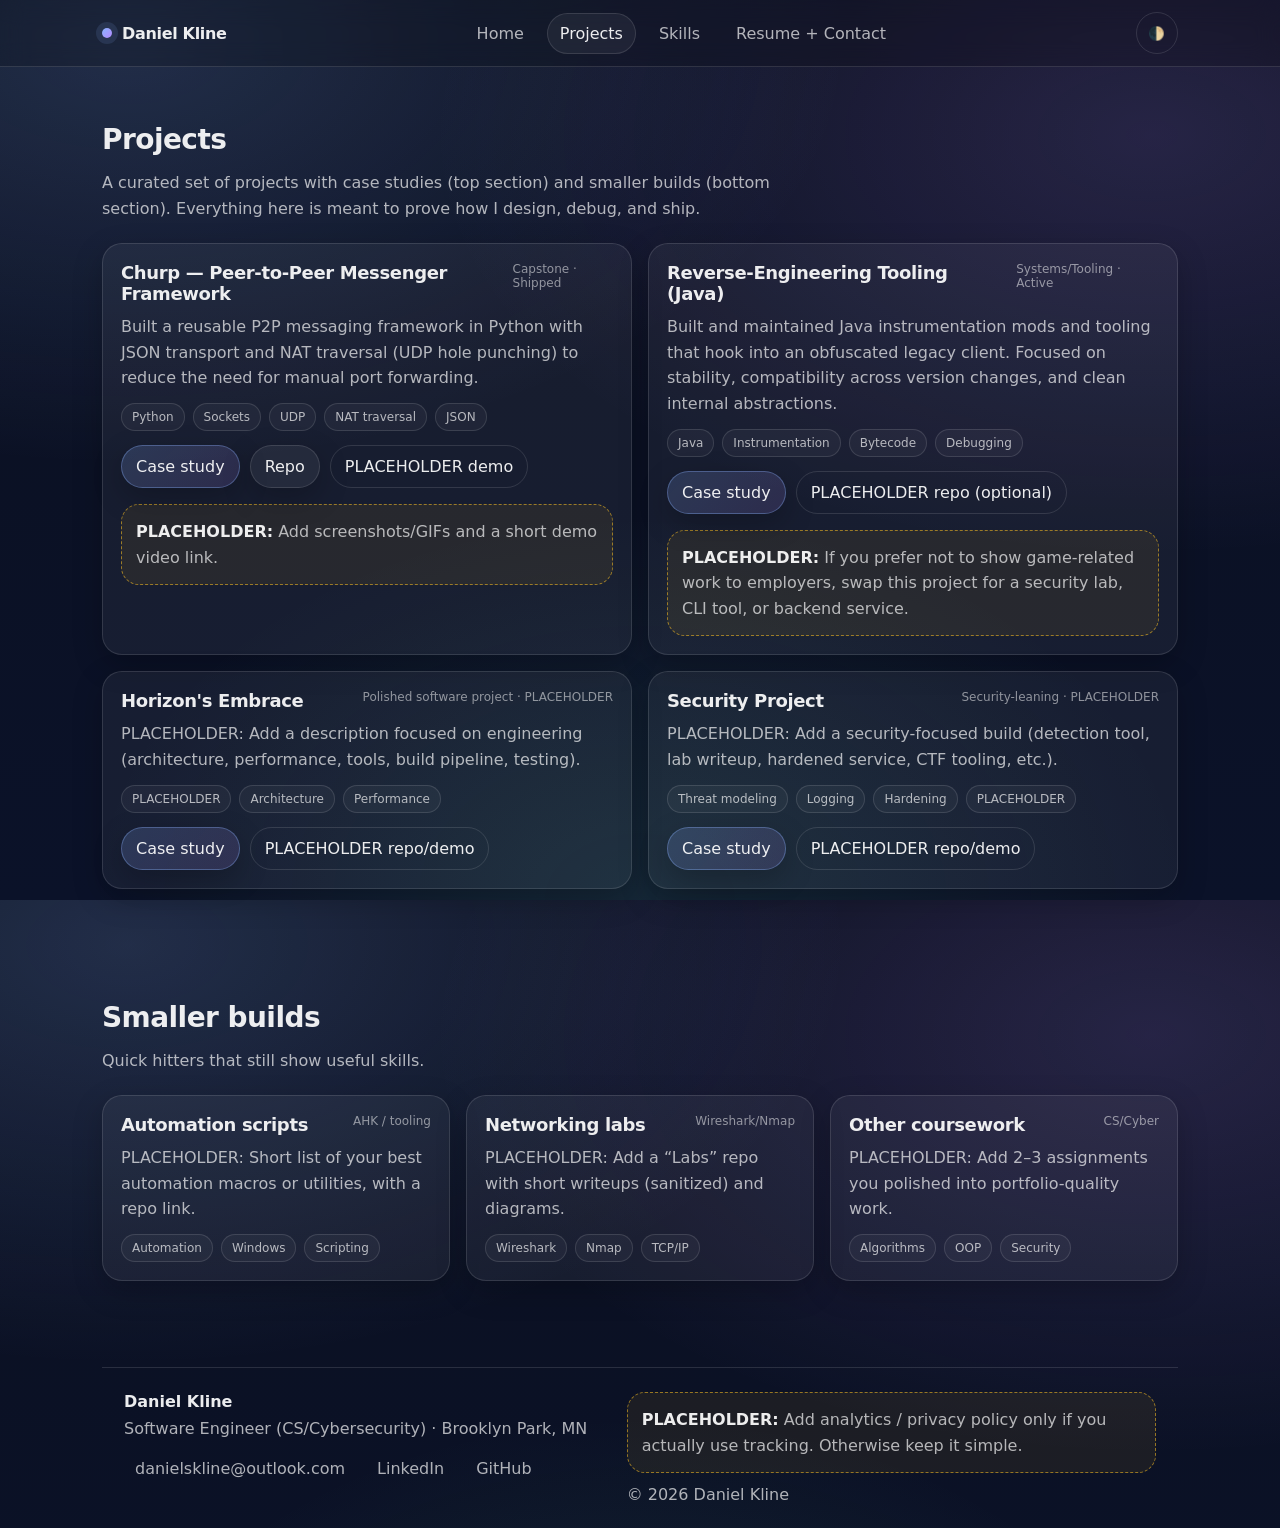
==== projects/index.html @ 57c92a13 "Add files via upload" ====
<!doctype html>
<html lang="en" data-theme="dark">
<head>
  <meta charset="utf-8" />
  <meta name="viewport" content="width=device-width,initial-scale=1" />
  <meta name="color-scheme" content="dark light" />
  <title>Projects — Daniel Kline</title>

  <meta name="description" content="Daniel Kline — CS + Cybersecurity. Code-first projects: P2P networking, tooling, reverse engineering, and software engineering." />
  <meta property="og:title" content="Projects — Daniel Kline" />
  <meta property="og:description" content="Code-first projects and case studies." />
  <meta property="og:type" content="website" />
  <meta property="og:image" content="../assets/img/placeholder.svg" />

  <link rel="icon" href="../assets/img/placeholder.svg" />
  <link rel="stylesheet" href="../assets/css/style.css" />
</head>
<body>
<header class="nav">
  <div class="container">
    <div class="navInner">
      <a class="brand" href="../index.html">
        <span class="brandDot" aria-hidden="true"></span>
        <span>Daniel Kline</span>
      </a>

      <nav class="navLinks" aria-label="Primary">
        <a data-nav href="../index.html">Home</a>
        <a data-nav href="../projects/index.html">Projects</a>
        <a data-nav href="../skills/index.html">Skills</a>
        <a data-nav href="../resume/index.html">Resume + Contact</a>
      </nav>

      <div class="navActions">
        <button id="themeToggle" class="btn iconBtn ghost" aria-label="Switch to light mode" title="Toggle theme">
          <span aria-hidden="true">🌓</span>
        </button>
        <button id="mobileToggle" class="btn iconBtn hamburger" aria-expanded="false" aria-controls="mobileMenu" aria-label="Open menu" title="Menu">
          <span aria-hidden="true">☰</span>
        </button>
      </div>
    </div>

    <div id="mobileMenu" class="mobileMenu" aria-label="Mobile">
      <a data-nav href="../index.html">Home</a>
      <a data-nav href="../projects/index.html">Projects</a>
      <a data-nav href="../skills/index.html">Skills</a>
      <a data-nav href="../resume/index.html">Resume + Contact</a>
    </div>
  </div>
</header>

<main class="container">
  <section class="section">
    <h1 class="sectionTitle">Projects</h1>
    <p class="sectionLead">
      A curated set of projects with case studies (top section) and smaller builds (bottom section).
      Everything here is meant to prove how I design, debug, and ship.
    </p>

    <div class="grid">
      <div class="card col-6">
        <div class="cardTitle">
          <h3>Churp — Peer-to-Peer Messenger Framework</h3>
          <div class="meta">Capstone · Shipped</div>
        </div>
        <p>
          Built a reusable P2P messaging framework in Python with JSON transport and NAT traversal (UDP hole punching)
          to reduce the need for manual port forwarding.
        </p>
        <div class="tags">
          <span class="tag">Python</span><span class="tag">Sockets</span><span class="tag">UDP</span><span class="tag">NAT traversal</span><span class="tag">JSON</span>
        </div>
        <div class="cardActions">
          <a class="btn primary" href="churp.html">Case study</a>
          <a class="btn" href="https://github.com/DanielSK-Dev/Churp" target="_blank" rel="noopener">Repo</a>
          <a class="btn ghost" href="../assets/img/placeholder.svg" target="_blank" rel="noopener">PLACEHOLDER demo</a>
        </div>
        <div class="callout placeholder mt16">
          <b>PLACEHOLDER:</b> Add screenshots/GIFs and a short demo video link.
        </div>
      </div>

      <div class="card col-6">
        <div class="cardTitle">
          <h3>Reverse-Engineering Tooling (Java)</h3>
          <div class="meta">Systems/Tooling · Active</div>
        </div>
        <p>
          Built and maintained Java instrumentation mods and tooling that hook into an obfuscated legacy client.
          Focused on stability, compatibility across version changes, and clean internal abstractions.
        </p>
        <div class="tags">
          <span class="tag">Java</span><span class="tag">Instrumentation</span><span class="tag">Bytecode</span><span class="tag">Debugging</span>
        </div>
        <div class="cardActions">
          <a class="btn primary" href="spiral-mods.html">Case study</a>
          <a class="btn ghost" href="#" onclick="return false;">PLACEHOLDER repo (optional)</a>
        </div>
        <div class="callout placeholder mt16">
          <b>PLACEHOLDER:</b> If you prefer not to show game-related work to employers, swap this project for a security lab, CLI tool, or backend service.
        </div>
      </div>

      <div class="card col-6">
        <div class="cardTitle">
          <h3>Horizon&apos;s Embrace</h3>
          <div class="meta">Polished software project · PLACEHOLDER</div>
        </div>
        <p>
          PLACEHOLDER: Add a description focused on engineering (architecture, performance, tools, build pipeline, testing).
        </p>
        <div class="tags">
          <span class="tag">PLACEHOLDER</span><span class="tag">Architecture</span><span class="tag">Performance</span>
        </div>
        <div class="cardActions">
          <a class="btn primary" href="horizons-embrace.html">Case study</a>
          <a class="btn ghost" href="#" onclick="return false;">PLACEHOLDER repo/demo</a>
        </div>
      </div>

      <div class="card col-6">
        <div class="cardTitle">
          <h3>Security Project</h3>
          <div class="meta">Security-leaning · PLACEHOLDER</div>
        </div>
        <p>
          PLACEHOLDER: Add a security-focused build (detection tool, lab writeup, hardened service, CTF tooling, etc.).
        </p>
        <div class="tags">
          <span class="tag">Threat modeling</span><span class="tag">Logging</span><span class="tag">Hardening</span><span class="tag">PLACEHOLDER</span>
        </div>
        <div class="cardActions">
          <a class="btn primary" href="security-project.html">Case study</a>
          <a class="btn ghost" href="#" onclick="return false;">PLACEHOLDER repo/demo</a>
        </div>
      </div>
    </div>
  </section>

  <section class="section">
    <h2 class="sectionTitle">Smaller builds</h2>
    <p class="sectionLead">Quick hitters that still show useful skills.</p>

    <div class="grid">
      <div class="card col-4">
        <div class="cardTitle"><h3>Automation scripts</h3><div class="meta">AHK / tooling</div></div>
        <p>PLACEHOLDER: Short list of your best automation macros or utilities, with a repo link.</p>
        <div class="tags"><span class="tag">Automation</span><span class="tag">Windows</span><span class="tag">Scripting</span></div>
      </div>

      <div class="card col-4">
        <div class="cardTitle"><h3>Networking labs</h3><div class="meta">Wireshark/Nmap</div></div>
        <p>PLACEHOLDER: Add a “Labs” repo with short writeups (sanitized) and diagrams.</p>
        <div class="tags"><span class="tag">Wireshark</span><span class="tag">Nmap</span><span class="tag">TCP/IP</span></div>
      </div>

      <div class="card col-4">
        <div class="cardTitle"><h3>Other coursework</h3><div class="meta">CS/Cyber</div></div>
        <p>PLACEHOLDER: Add 2–3 assignments you polished into portfolio-quality work.</p>
        <div class="tags"><span class="tag">Algorithms</span><span class="tag">OOP</span><span class="tag">Security</span></div>
      </div>
    </div>
  </section>

  <footer class="footer">
  <div class="container">
    <div class="footerInner">
      <div>
        <div style="font-weight:700; color: var(--text);">Daniel Kline</div>
        <div class="mt8">Software Engineer (CS/Cybersecurity) · Brooklyn Park, MN</div>
        <div class="mt12 footerLinks">
          <a href="mailto:danielskline@outlook.com">danielskline@outlook.com</a>
          <a href="https://www.linkedin.com/in/daniel-kline-789586364/" target="_blank" rel="noopener">LinkedIn</a>
          <a href="https://github.com/DanielSK-Dev" target="_blank" rel="noopener">GitHub</a>
        </div>
      </div>

      <div class="small" style="max-width:52ch;">
        <div class="callout placeholder">
          <b>PLACEHOLDER:</b> Add analytics / privacy policy only if you actually use tracking.
          Otherwise keep it simple.
        </div>
        <div class="mt12">© <span id="year"></span> Daniel Kline</div>
      </div>
    </div>
  </div>
</footer>
<script>
  document.getElementById('year').textContent = new Date().getFullYear();
</script>
</main>
<script src="../assets/js/main.js"></script>
</body>
</html>
---- assets/css/style.css ----
/* =========================================================
   Daniel Kline — GitHub Pages Portfolio
   PLACEHOLDER markers are intended for you to edit later.
   ========================================================= */

:root{
  --bg: #0b1020;
  --bg2:#0b1229;
  --card: rgba(255,255,255,.06);
  --card2: rgba(255,255,255,.08);
  --text: rgba(255,255,255,.92);
  --muted: rgba(255,255,255,.68);
  --muted2: rgba(255,255,255,.52);
  --border: rgba(255,255,255,.12);
  --shadow: 0 18px 60px rgba(0,0,0,.35);
  --shadow2: 0 10px 30px rgba(0,0,0,.22);
  --accent: #8ab4ff;
  --accent2:#b58aff;
  --good:#6ee7b7;
  --warn:#fbbf24;
  --bad:#fb7185;
  --radius: 20px;
  --radius2: 28px;
  --max: 1120px;
  --mono: ui-monospace, SFMono-Regular, Menlo, Monaco, Consolas, "Liberation Mono", "Courier New", monospace;
  --sans: ui-sans-serif, system-ui, -apple-system, Segoe UI, Roboto, Helvetica, Arial, "Apple Color Emoji","Segoe UI Emoji";
}

[data-theme="light"]{
  --bg: #f7f8ff;
  --bg2:#eef2ff;
  --card: rgba(15,23,42,.06);
  --card2: rgba(15,23,42,.08);
  --text: rgba(15,23,42,.92);
  --muted: rgba(15,23,42,.70);
  --muted2: rgba(15,23,42,.56);
  --border: rgba(15,23,42,.14);
  --shadow: 0 20px 50px rgba(15,23,42,.12);
  --shadow2: 0 10px 30px rgba(15,23,42,.10);
  --accent: #2563eb;
  --accent2:#7c3aed;
}

*{box-sizing:border-box}
html,body{height:100%}
body{
  margin:0;
  font-family: var(--sans);
  color: var(--text);
  background:
    radial-gradient(1200px 700px at 10% 5%, rgba(138,180,255,.18), transparent 60%),
    radial-gradient(1200px 700px at 90% 15%, rgba(181,138,255,.16), transparent 60%),
    radial-gradient(1000px 700px at 50% 100%, rgba(110,231,183,.10), transparent 55%),
    linear-gradient(180deg, var(--bg), var(--bg2));
  overflow-x:hidden;
}

a{color:inherit; text-decoration:none}
a:hover{opacity:.95}
img{max-width:100%; display:block}
code,kbd,pre{font-family:var(--mono)}
::selection{background: rgba(138,180,255,.35)}

.container{max-width:var(--max); margin:0 auto; padding:0 22px}
.section{padding: 56px 0}
.section.compact{padding: 28px 0}
.sectionTitle{
  font-size: 28px;
  letter-spacing:-.02em;
  margin:0 0 14px 0;
}
.sectionLead{
  color: var(--muted);
  max-width: 70ch;
  margin:0 0 22px 0;
  line-height:1.6;
}

/* Top nav */
.nav{
  position:sticky;
  top:0;
  z-index:50;
  backdrop-filter: blur(12px);
  -webkit-backdrop-filter: blur(12px);
  background: rgba(0,0,0,.18);
  border-bottom: 1px solid var(--border);
}
[data-theme="light"] .nav{background: rgba(255,255,255,.65)}
.navInner{
  display:flex;
  align-items:center;
  justify-content:space-between;
  gap:16px;
  padding: 12px 0;
}
.brand{
  display:flex;
  align-items:center;
  gap:10px;
  font-weight: 750;
  letter-spacing:-.02em;
}
.brandDot{
  width:10px; height:10px; border-radius:50%;
  background: linear-gradient(135deg, var(--accent), var(--accent2));
  box-shadow: 0 0 0 6px rgba(138,180,255,.12);
}
.navLinks{
  display:flex;
  align-items:center;
  gap: 10px;
}
.navLinks a{
  padding: 10px 12px;
  border-radius: 999px;
  color: var(--muted);
  border: 1px solid transparent;
}
.navLinks a[aria-current="page"]{
  color: var(--text);
  border-color: var(--border);
  background: rgba(255,255,255,.05);
}
.navLinks a:hover{
  background: rgba(255,255,255,.06);
  border-color: var(--border);
  color: var(--text);
}
.navActions{display:flex; align-items:center; gap:10px}

.btn{
  display:inline-flex;
  align-items:center;
  justify-content:center;
  gap:10px;
  border: 1px solid var(--border);
  background: rgba(255,255,255,.06);
  padding: 11px 14px;
  border-radius: 999px;
  box-shadow: var(--shadow2);
  color: var(--text);
  cursor:pointer;
  transition: transform .12s ease, background .12s ease, border-color .12s ease;
}
.btn:hover{transform: translateY(-1px); background: rgba(255,255,255,.09)}
.btn.primary{
  border-color: rgba(138,180,255,.34);
  background: linear-gradient(135deg, rgba(138,180,255,.18), rgba(181,138,255,.14));
}
.btn.ghost{
  background: transparent;
  box-shadow:none;
}
.iconBtn{
  width:42px; height:42px;
  border-radius:999px;
  padding:0;
}

/* Mobile nav */
.hamburger{display:none}
.mobileMenu{display:none}

@media (max-width: 860px){
  .navLinks{display:none}
  .hamburger{display:inline-flex}
  .mobileMenu{
    display:none;
    padding: 8px 0 14px 0;
  }
  .mobileMenu.open{display:block}
  .mobileMenu a{
    display:block;
    padding: 12px 14px;
    border-radius: 14px;
    color: var(--muted);
    border: 1px solid transparent;
    margin: 6px 0;
  }
  .mobileMenu a[aria-current="page"]{
    color: var(--text);
    border-color: var(--border);
    background: rgba(255,255,255,.05);
  }
  .mobileMenu a:hover{background: rgba(255,255,255,.06); border-color: var(--border); color: var(--text)}
}

/* Hero */
.hero{
  padding: 44px 0 18px 0;
}
.heroGrid{
  display:grid;
  grid-template-columns: 1.25fr .75fr;
  gap: 22px;
  align-items:stretch;
}
@media (max-width: 980px){
  .heroGrid{grid-template-columns: 1fr; }
}
.heroCard{
  border: 1px solid var(--border);
  background: linear-gradient(180deg, rgba(255,255,255,.06), rgba(255,255,255,.03));
  border-radius: var(--radius2);
  padding: 26px;
  box-shadow: var(--shadow);
  overflow:hidden;
  position:relative;
}
.heroCard::before{
  content:"";
  position:absolute;
  inset:-1px;
  background:
    radial-gradient(700px 220px at 20% 0%, rgba(138,180,255,.16), transparent 55%),
    radial-gradient(700px 220px at 80% 0%, rgba(181,138,255,.14), transparent 55%);
  pointer-events:none;
}
.heroCard > *{position:relative}
.kicker{
  display:inline-flex;
  align-items:center;
  gap:10px;
  padding: 8px 12px;
  border-radius:999px;
  border:1px solid var(--border);
  background: rgba(255,255,255,.05);
  color: var(--muted);
  font-size: 13px;
}
.hTitle{
  font-size: 42px;
  letter-spacing:-.04em;
  margin: 14px 0 10px 0;
  line-height:1.1;
}
@media (max-width: 520px){ .hTitle{font-size: 36px} }
.hLead{
  color: var(--muted);
  font-size: 16px;
  line-height:1.7;
  margin: 0 0 18px 0;
  max-width: 70ch;
}
.heroBtns{display:flex; flex-wrap:wrap; gap:10px; margin: 14px 0 18px 0}
.proofList{
  display:grid;
  grid-template-columns: 1fr 1fr;
  gap:10px;
  margin-top: 8px;
}
@media (max-width: 520px){ .proofList{grid-template-columns:1fr} }
.proof{
  border:1px solid var(--border);
  background: rgba(255,255,255,.04);
  border-radius: 16px;
  padding: 12px 12px;
}
.proof b{display:block; font-size: 13px; letter-spacing:.02em}
.proof span{display:block; margin-top: 4px; color: var(--muted); font-size: 13px; line-height:1.4}
.badgeRow{display:flex; flex-wrap:wrap; gap:8px; margin-top: 14px}
.badge{
  display:inline-flex;
  align-items:center;
  gap:8px;
  padding: 8px 10px;
  border-radius: 999px;
  border:1px solid var(--border);
  background: rgba(255,255,255,.05);
  color: var(--muted);
  font-size: 12px;
}
.badge .dot{width:8px;height:8px;border-radius:50%; background: var(--accent)}
.badge.good .dot{background: var(--good)}
.badge.warn .dot{background: var(--warn)}

/* Cards / grids */
.grid{
  display:grid;
  grid-template-columns: repeat(12, 1fr);
  gap: 16px;
}
.card{
  border: 1px solid var(--border);
  background: rgba(255,255,255,.05);
  border-radius: var(--radius);
  box-shadow: var(--shadow2);
  padding: 18px;
}
.card.soft{
  background: rgba(255,255,255,.04);
}
.cardTitle{
  display:flex; align-items:flex-start; justify-content:space-between; gap:12px;
  margin: 0 0 8px 0;
}
.cardTitle h3{
  margin:0;
  font-size: 18px;
  letter-spacing:-.02em;
}
.meta{
  color: var(--muted2);
  font-size: 12px;
}
.card p{
  margin: 10px 0 0 0;
  color: var(--muted);
  line-height:1.6;
}
.tags{display:flex; flex-wrap:wrap; gap:8px; margin-top: 12px}
.tag{
  font-size: 12px;
  color: var(--muted);
  padding: 6px 10px;
  border:1px solid var(--border);
  border-radius:999px;
  background: rgba(255,255,255,.04);
}

.cardActions{display:flex; flex-wrap:wrap; gap:10px; margin-top: 14px}

.col-8{grid-column: span 8}
.col-4{grid-column: span 4}
.col-6{grid-column: span 6}
.col-12{grid-column: span 12}

@media (max-width: 980px){
  .col-8,.col-4,.col-6{grid-column: span 12}
}

.hr{
  height:1px;
  background: var(--border);
  margin: 20px 0;
  border:0;
}

/* Pills list */
.pills{display:flex; flex-wrap:wrap; gap:10px}
.pill{
  padding: 10px 12px;
  border-radius: 999px;
  border:1px solid var(--border);
  background: rgba(255,255,255,.04);
  color: var(--muted);
  font-size: 13px;
}
.level{font-size: 12px; color: var(--muted2); margin-left: 8px}

/* Callouts */
.callout{
  border-radius: 18px;
  border: 1px dashed rgba(255,255,255,.22);
  background: rgba(255,255,255,.04);
  padding: 14px 14px;
  color: var(--muted);
  line-height:1.6;
}
.callout b{color: var(--text)}
.callout.placeholder{
  border-color: rgba(251, 191, 36, .55);
  background: rgba(251, 191, 36, .07);
}

/* Prose */
.prose{max-width: 78ch}
.prose h1,.prose h2,.prose h3{letter-spacing:-.02em}
.prose h1{font-size: 34px; margin: 8px 0 12px 0}
.prose h2{font-size: 22px; margin: 26px 0 10px 0}
.prose h3{font-size: 18px; margin: 18px 0 8px 0}
.prose p{color: var(--muted); line-height:1.75}
.prose ul{color: var(--muted); line-height:1.75}
.prose li{margin: 6px 0}
.prose .small{color: var(--muted2); font-size: 13px}

/* Footer */
.footer{
  border-top: 1px solid var(--border);
  margin-top: 30px;
  padding: 24px 0;
}
.footerInner{
  display:flex;
  align-items:flex-start;
  justify-content:space-between;
  gap:16px;
  color: var(--muted);
}
.footerLinks{display:flex; flex-wrap:wrap; gap:10px}
.footerLinks a{padding: 8px 10px; border-radius: 12px; border:1px solid transparent}
.footerLinks a:hover{border-color: var(--border); background: rgba(255,255,255,.05)}
@media (max-width: 740px){
  .footerInner{flex-direction:column}
}

/* Tiny utility */
.m0{margin:0}
.mt8{margin-top:8px}
.mt12{margin-top:12px}
.mt16{margin-top:16px}
.mt22{margin-top:22px}
.mt28{margin-top:28px}
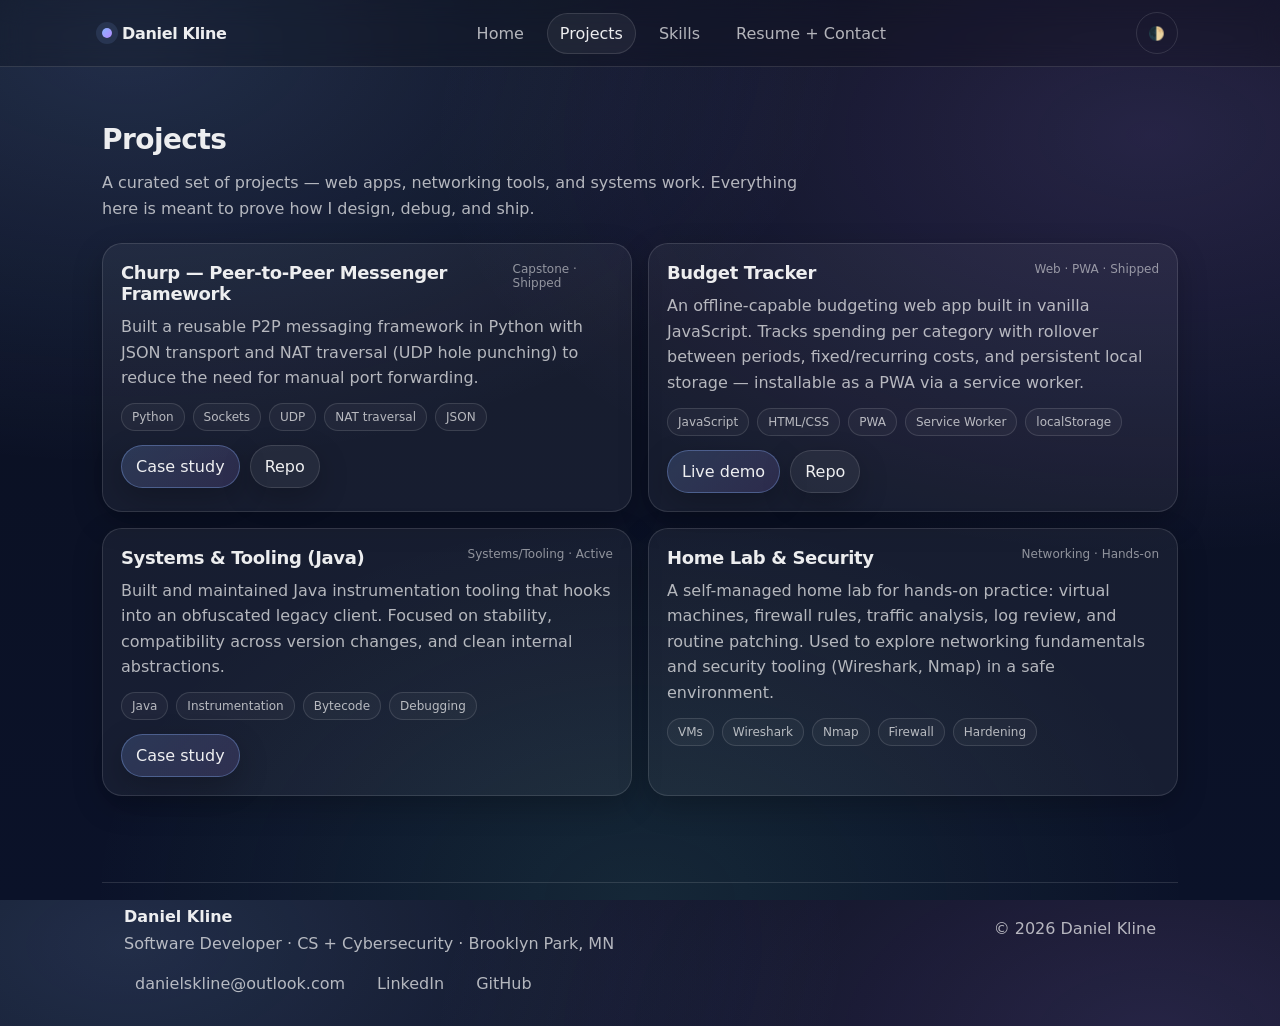
==== commit 68495d28: "Reposition portfolio toward software/web developer; add Budget Tracker - Broaden hero/positioning fr" ====
--- a/projects/index.html
+++ b/projects/index.html
@@ -54,7 +54,7 @@
   <section class="section">
     <h1 class="sectionTitle">Projects</h1>
     <p class="sectionLead">
-      A curated set of projects with case studies (top section) and smaller builds (bottom section).
+      A curated set of projects — web apps, networking tools, and systems work.
       Everything here is meant to prove how I design, debug, and ship.
     </p>
 
@@ -74,20 +74,35 @@
         <div class="cardActions">
           <a class="btn primary" href="churp.html">Case study</a>
           <a class="btn" href="https://github.com/DanielSK-Dev/Churp" target="_blank" rel="noopener">Repo</a>
-          <a class="btn ghost" href="../assets/img/placeholder.svg" target="_blank" rel="noopener">PLACEHOLDER demo</a>
-        </div>
-        <div class="callout placeholder mt16">
-          <b>PLACEHOLDER:</b> Add screenshots/GIFs and a short demo video link.
         </div>
       </div>
 
       <div class="card col-6">
         <div class="cardTitle">
-          <h3>Reverse-Engineering Tooling (Java)</h3>
+          <h3>Budget Tracker</h3>
+          <div class="meta">Web · PWA · Shipped</div>
+        </div>
+        <p>
+          An offline-capable budgeting web app built in vanilla JavaScript. Tracks spending per category with
+          rollover between periods, fixed/recurring costs, and persistent local storage — installable as a PWA
+          via a service worker.
+        </p>
+        <div class="tags">
+          <span class="tag">JavaScript</span><span class="tag">HTML/CSS</span><span class="tag">PWA</span><span class="tag">Service Worker</span><span class="tag">localStorage</span>
+        </div>
+        <div class="cardActions">
+          <a class="btn primary" href="https://danielsk-dev.github.io/My-Budget/" target="_blank" rel="noopener">Live demo</a>
+          <a class="btn" href="https://github.com/DanielSK-Dev/My-Budget" target="_blank" rel="noopener">Repo</a>
+        </div>
+      </div>
+
+      <div class="card col-6">
+        <div class="cardTitle">
+          <h3>Systems &amp; Tooling (Java)</h3>
           <div class="meta">Systems/Tooling · Active</div>
         </div>
         <p>
-          Built and maintained Java instrumentation mods and tooling that hook into an obfuscated legacy client.
+          Built and maintained Java instrumentation tooling that hooks into an obfuscated legacy client.
           Focused on stability, compatibility across version changes, and clean internal abstractions.
         </p>
         <div class="tags">
@@ -95,70 +110,22 @@
         </div>
         <div class="cardActions">
           <a class="btn primary" href="spiral-mods.html">Case study</a>
-          <a class="btn ghost" href="#" onclick="return false;">PLACEHOLDER repo (optional)</a>
-        </div>
-        <div class="callout placeholder mt16">
-          <b>PLACEHOLDER:</b> If you prefer not to show game-related work to employers, swap this project for a security lab, CLI tool, or backend service.
         </div>
       </div>
 
       <div class="card col-6">
         <div class="cardTitle">
-          <h3>Horizon&apos;s Embrace</h3>
-          <div class="meta">Polished software project · PLACEHOLDER</div>
+          <h3>Home Lab &amp; Security</h3>
+          <div class="meta">Networking · Hands-on</div>
         </div>
         <p>
-          PLACEHOLDER: Add a description focused on engineering (architecture, performance, tools, build pipeline, testing).
+          A self-managed home lab for hands-on practice: virtual machines, firewall rules, traffic analysis,
+          log review, and routine patching. Used to explore networking fundamentals and security tooling
+          (Wireshark, Nmap) in a safe environment.
         </p>
         <div class="tags">
-          <span class="tag">PLACEHOLDER</span><span class="tag">Architecture</span><span class="tag">Performance</span>
+          <span class="tag">VMs</span><span class="tag">Wireshark</span><span class="tag">Nmap</span><span class="tag">Firewall</span><span class="tag">Hardening</span>
         </div>
-        <div class="cardActions">
-          <a class="btn primary" href="horizons-embrace.html">Case study</a>
-          <a class="btn ghost" href="#" onclick="return false;">PLACEHOLDER repo/demo</a>
-        </div>
-      </div>
-
-      <div class="card col-6">
-        <div class="cardTitle">
-          <h3>Security Project</h3>
-          <div class="meta">Security-leaning · PLACEHOLDER</div>
-        </div>
-        <p>
-          PLACEHOLDER: Add a security-focused build (detection tool, lab writeup, hardened service, CTF tooling, etc.).
-        </p>
-        <div class="tags">
-          <span class="tag">Threat modeling</span><span class="tag">Logging</span><span class="tag">Hardening</span><span class="tag">PLACEHOLDER</span>
-        </div>
-        <div class="cardActions">
-          <a class="btn primary" href="security-project.html">Case study</a>
-          <a class="btn ghost" href="#" onclick="return false;">PLACEHOLDER repo/demo</a>
-        </div>
-      </div>
-    </div>
-  </section>
-
-  <section class="section">
-    <h2 class="sectionTitle">Smaller builds</h2>
-    <p class="sectionLead">Quick hitters that still show useful skills.</p>
-
-    <div class="grid">
-      <div class="card col-4">
-        <div class="cardTitle"><h3>Automation scripts</h3><div class="meta">AHK / tooling</div></div>
-        <p>PLACEHOLDER: Short list of your best automation macros or utilities, with a repo link.</p>
-        <div class="tags"><span class="tag">Automation</span><span class="tag">Windows</span><span class="tag">Scripting</span></div>
-      </div>
-
-      <div class="card col-4">
-        <div class="cardTitle"><h3>Networking labs</h3><div class="meta">Wireshark/Nmap</div></div>
-        <p>PLACEHOLDER: Add a “Labs” repo with short writeups (sanitized) and diagrams.</p>
-        <div class="tags"><span class="tag">Wireshark</span><span class="tag">Nmap</span><span class="tag">TCP/IP</span></div>
-      </div>
-
-      <div class="card col-4">
-        <div class="cardTitle"><h3>Other coursework</h3><div class="meta">CS/Cyber</div></div>
-        <p>PLACEHOLDER: Add 2–3 assignments you polished into portfolio-quality work.</p>
-        <div class="tags"><span class="tag">Algorithms</span><span class="tag">OOP</span><span class="tag">Security</span></div>
       </div>
     </div>
   </section>
@@ -168,19 +135,15 @@
     <div class="footerInner">
       <div>
         <div style="font-weight:700; color: var(--text);">Daniel Kline</div>
-        <div class="mt8">Software Engineer (CS/Cybersecurity) · Brooklyn Park, MN</div>
+        <div class="mt8">Software Developer · CS + Cybersecurity · Brooklyn Park, MN</div>
         <div class="mt12 footerLinks">
           <a href="mailto:danielskline@outlook.com">danielskline@outlook.com</a>
-          <a href="https://www.linkedin.com/in/daniel-kline-789586364/" target="_blank" rel="noopener">LinkedIn</a>
+          <a href="https://www.linkedin.com/in/danielskline/" target="_blank" rel="noopener">LinkedIn</a>
           <a href="https://github.com/DanielSK-Dev" target="_blank" rel="noopener">GitHub</a>
         </div>
       </div>
 
       <div class="small" style="max-width:52ch;">
-        <div class="callout placeholder">
-          <b>PLACEHOLDER:</b> Add analytics / privacy policy only if you actually use tracking.
-          Otherwise keep it simple.
-        </div>
         <div class="mt12">© <span id="year"></span> Daniel Kline</div>
       </div>
     </div>
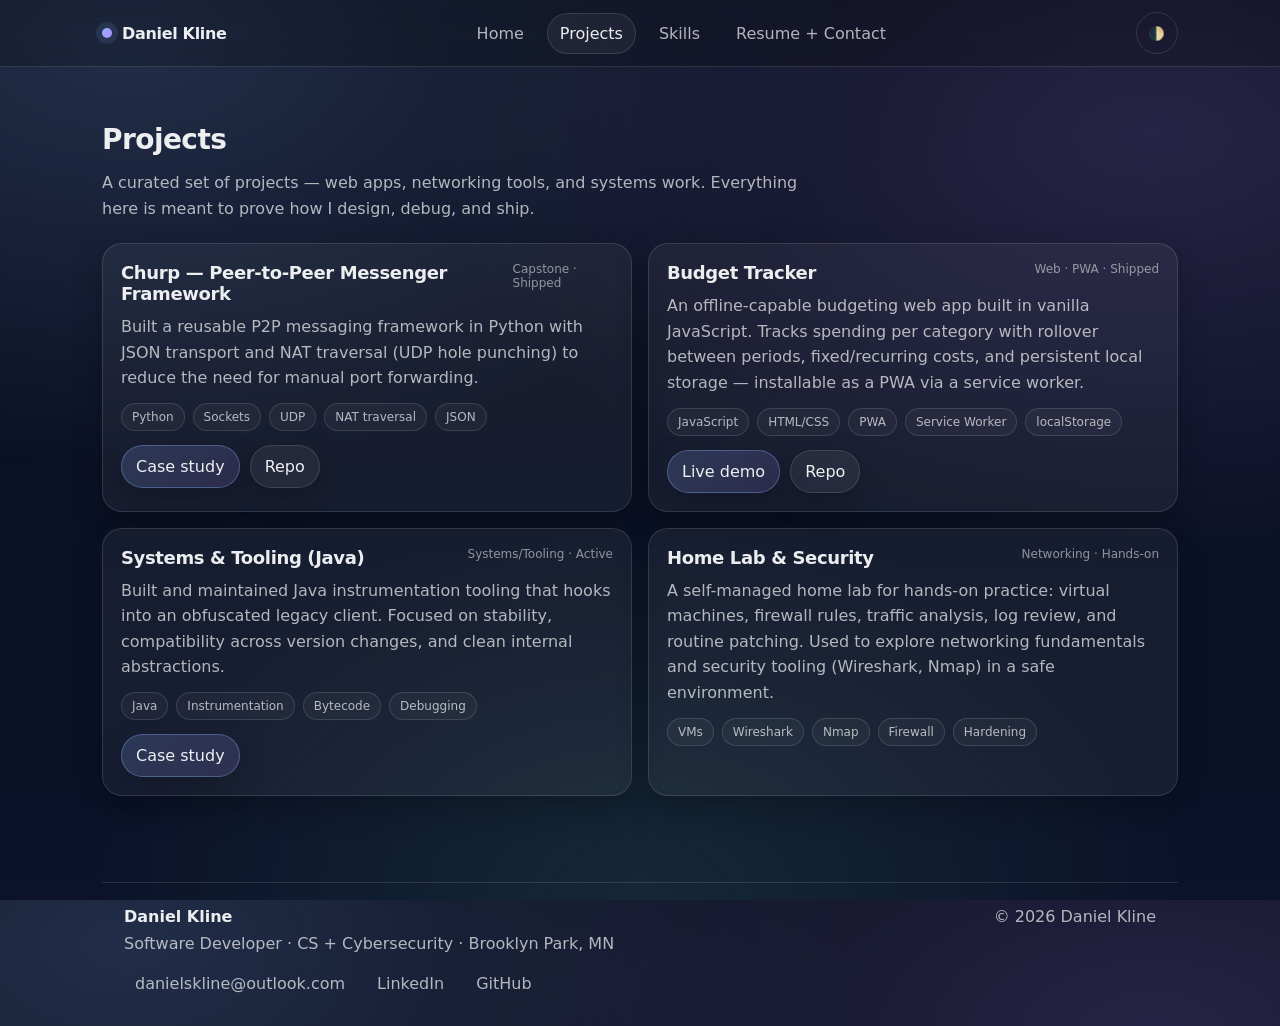
==== commit e52182c8: "Fix footer copyright alignment Remove leftover wrapper/margin from the copyright line (left over aft" ====
--- a/projects/index.html
+++ b/projects/index.html
@@ -143,9 +143,7 @@
         </div>
       </div>
 
-      <div class="small" style="max-width:52ch;">
-        <div class="mt12">© <span id="year"></span> Daniel Kline</div>
-      </div>
+      <div class="small">© <span id="year"></span> Daniel Kline</div>
     </div>
   </div>
 </footer>
